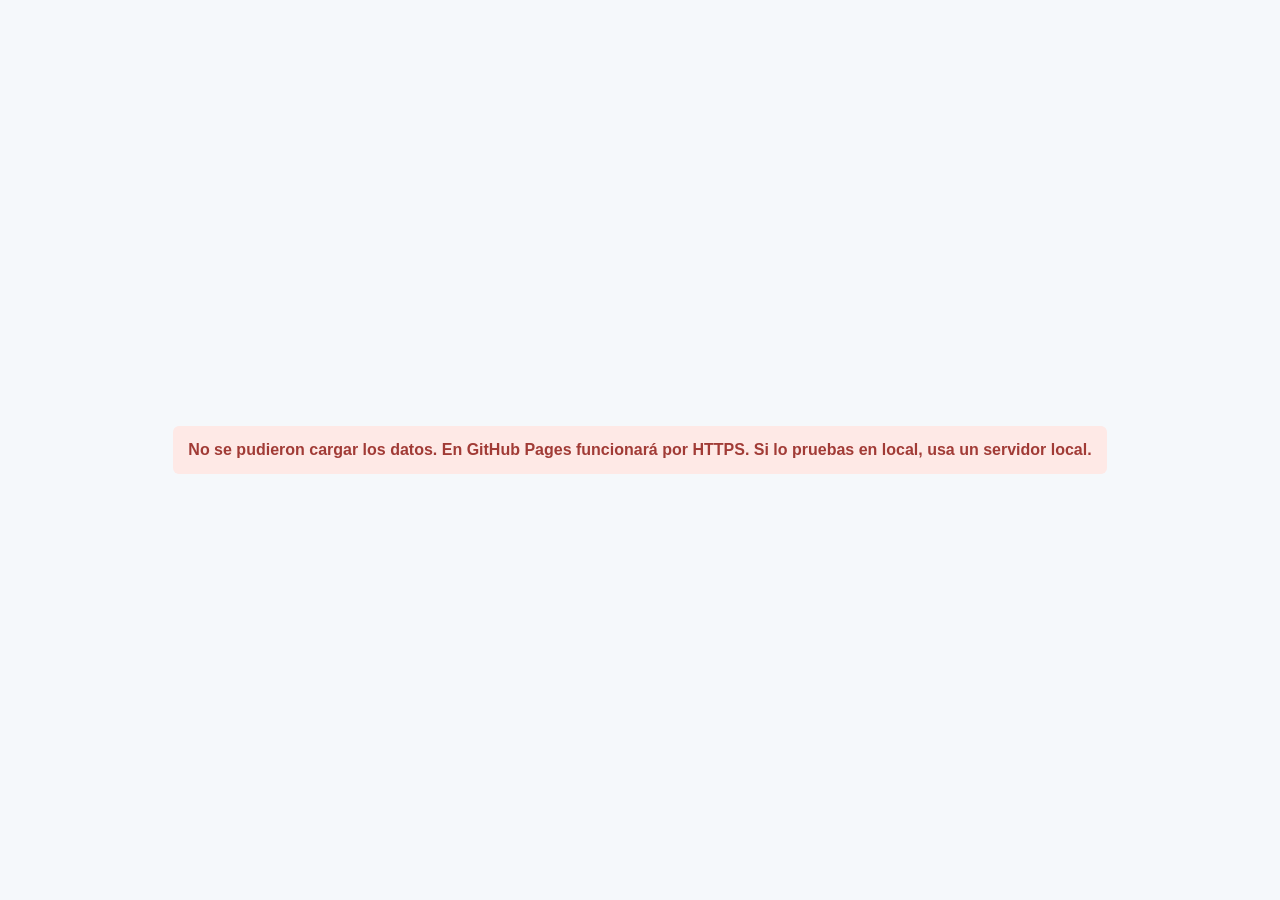
==== afluencia.html @ 33c606c9 "Add files via upload" ====
<!doctype html><html lang="es"><head><meta charset="utf-8"><meta name="viewport" content="width=device-width,initial-scale=1"><title>Ocupación y afluencia · NEWDOCK</title><link rel="stylesheet" href="styles.css"></head><body data-page="foot"><div id="loading" class="loading">Cargando dashboard…</div><div class="layout"><aside class="side"><div class="brand">NEWDOCK<span>LOGISTICS ASSETS · DATA ANALYSIS</span></div><nav class="nav"><a class="" href="index.html"><span>▣</span>Resumen ejecutivo</a><a class="" href="ventas.html"><span>▥</span>Ventas y rendimiento</a><a class="" href="arrendamientos.html"><span>◷</span>Arrendamientos y riesgo</a><a class="on" href="afluencia.html"><span>◎</span>Ocupación y afluencia</a><a class="" href="detalle.html"><span>▤</span>Detalle de cartera</a></nav><div class="cut">Datos ficticios<br><b>Dashboard interactivo</b></div></aside><main class="main"><header class="head"><div><h1>Ocupación y afluencia</h1><p>Tráfico por centro y relación con las ventas</p></div><div class="filters"><label class="f">Año<select id="year"></select></label><label class="f">Centro<select id="center"></select></label><label class="f">Arrendatario<select id="tenant"></select></label><label class="f">Estado<select id="status"></select></label></div></header><div class="kpis"><div class="kpi"><div class="top">Footfall</div><div id="fTotal"><b>—</b><small>Calculando</small></div></div><div class="kpi"><div class="top">Media mensual</div><div id="fAvg"><b>—</b><small>Calculando</small></div></div><div class="kpi"><div class="top">Mejor mes</div><div id="fBest"><b>—</b><small>Calculando</small></div></div><div class="kpi"><div class="top">Centros</div><div id="fCenters"><b>—</b><small>Calculando</small></div></div><div class="kpi"><div class="top">Top centro</div><div id="fTop"><b>—</b><small>Calculando</small></div></div><div class="kpi"><div class="top">Venta / visitante</div><div id="fVisit"><b>—</b><small>Calculando</small></div></div></div><div class="grid2"><div class="card"><p class="section">Evolución mensual del footfall</p><div class="chart" id="footMonth"></div></div><div class="card"><p class="section">Centros con mayor afluencia</p><table class="table"><thead><tr><th>#</th><th>Centro</th><th>Footfall</th><th>Peso</th></tr></thead><tbody id="footTable"></tbody></table></div></div><div class="card"><p class="section">Comparativa de centros</p><div class="chart" id="footCenters"></div></div><div class="footer">NEWDOCK · Logistics Assets &nbsp;&nbsp;|&nbsp;&nbsp; Datos ficticios · De los datos a las decisiones</div></main></div><script src="data.js"></script><script src="app.js"></script></body></html>
---- styles.css ----
:root{--nav:#092d49;--nav2:#0e4367;--blue:#176fae;--cyan:#58afe3;--teal:#23a598;--red:#ef5757;--amber:#f5b62f;--ink:#173b60;--muted:#6e8aa3;--bg:#f5f8fb;--line:#dfe9f2;--card:#fff}*{box-sizing:border-box}body{margin:0;font-family:Segoe UI,Arial,sans-serif;color:var(--ink);background:var(--bg)}.layout{display:grid;grid-template-columns:205px minmax(0,1fr);min-height:100vh}.side{background:linear-gradient(180deg,var(--nav),#071f35);color:white;padding:19px 12px;position:sticky;top:0;height:100vh}.brand{font-size:22px;font-weight:800;margin:2px 7px 28px}.brand span{display:block;font-size:8px;letter-spacing:1.4px;color:#9db9cc}.nav a{display:flex;gap:9px;color:#c9d9e5;text-decoration:none;padding:11px 10px;margin:4px 0;border-radius:5px;font-size:12px}.nav a.on,.nav a:hover{background:#185277;color:#fff}.cut{position:absolute;bottom:22px;left:19px;font-size:10px;color:#b9ccda}.main{padding:15px 17px 24px;min-width:0}.head{display:flex;justify-content:space-between;gap:16px;align-items:flex-start}.head h1{margin:0;font-size:28px}.head p{margin:2px 0 14px;color:#5e83a3}.filters{display:flex;gap:8px;flex-wrap:wrap;justify-content:flex-end}.f{font-size:9px;font-weight:700;color:#527393}.f select{display:block;width:123px;margin-top:3px;padding:7px;border:1px solid var(--line);background:white;color:#365a78;border-radius:4px}.kpis{display:grid;grid-template-columns:repeat(6,minmax(115px,1fr));gap:8px;margin:0 0 9px}.kpi,.card{background:var(--card);border:1px solid #e5edf4;border-radius:7px;box-shadow:0 1px 3px #1d4c7310}.kpi{padding:11px 10px;min-height:76px}.kpi .top{font-size:9px;color:#557795;font-weight:600}.kpi b{display:block;font-size:18px;margin:4px 0}.kpi small{font-size:9px;color:#7a93aa}.good{color:var(--teal)!important}.bad{color:var(--red)!important}.card{padding:12px}.grid2{display:grid;grid-template-columns:1.65fr 1fr;gap:9px;margin-bottom:9px}.grid3{display:grid;grid-template-columns:1.2fr 1fr 1fr;gap:9px;margin-bottom:9px}.section{font-size:13px;font-weight:750;margin:0 0 9px}.chart{height:225px;position:relative}.bars{display:flex;gap:5px;height:190px;align-items:end;border-bottom:1px solid var(--line);padding:6px 3px 20px;background:repeating-linear-gradient(to top,#fff 0,#fff 39px,#edf3f7 40px)}.bg{height:100%;flex:1;display:flex;flex-direction:column;justify-content:flex-end;min-width:7px;text-align:center}.bar{background:linear-gradient(#63b8e8,#1877b7);border-radius:2px 2px 0 0;min-height:2px}.bar.alt{background:#b6dbef}.bg label{height:16px;font-size:8px;color:#66849e;white-space:nowrap;overflow:hidden;text-overflow:ellipsis}.table{width:100%;border-collapse:collapse;font-size:10px}.table th{text-align:left;padding:6px;color:#5c7b96;border-bottom:1px solid var(--line)}.table td{padding:6px;border-bottom:1px solid #edf2f6}.pill{font-size:8px;font-weight:700;border-radius:9px;padding:3px 6px;background:#e6f2fb;color:#216795}.pill.red{background:#fde5e3;color:#d34a43}.pill.amber{background:#fff1cb;color:#ad7915}.notice{background:#edf6fb;border-radius:6px;padding:10px;color:#577691;font-size:10px;margin-top:9px}.donut{width:138px;height:138px;border-radius:50%;margin:13px auto;position:relative;background:conic-gradient(#0d3b67 0 55%,#4ba2d8 55% 80%,#b9dff0 80%)}.donut:after{content:'';position:absolute;inset:30px;background:white;border-radius:50%}.centerlab{position:absolute;inset:0;display:grid;place-items:center;z-index:1;font-size:18px;font-weight:750}.empty{display:grid;place-items:center;height:100%;color:#7890a5;font-size:11px}.footer{border-top:1px solid #c2d3df;padding-top:10px;margin-top:13px;font-size:9px;color:#728ba1}.riskgrid{display:grid;grid-template-columns:repeat(5,1fr);gap:8px;margin-bottom:9px}.riskgrid .card{min-height:86px}.riskgrid strong{font-size:22px;display:block;margin:5px 0}.tl{overflow:auto;max-height:305px}.tlrow{display:grid;grid-template-columns:155px 1fr;gap:6px;align-items:center;padding:5px 0;border-bottom:1px solid #edf2f6;font-size:9px}.track{height:15px;background:#edf3f7;position:relative;border-radius:2px}.seg{top:0;bottom:0;position:absolute;background:#4a9bc9;border-radius:2px}.seg.soon{background:#f09b7a}.loading{position:fixed;inset:0;background:#f5f8fb;z-index:20;display:grid;place-items:center;font-weight:700}.err{padding:15px;background:#fee9e6;color:#a13b36;border-radius:6px}@media(max-width:1050px){.layout{grid-template-columns:1fr}.side{position:relative;height:auto}.nav{display:flex;flex-wrap:wrap}.cut{display:none}.kpis{grid-template-columns:repeat(3,1fr)}.grid2,.grid3{grid-template-columns:1fr}.head{display:block}.filters{justify-content:flex-start;margin-bottom:10px}.riskgrid{grid-template-columns:repeat(2,1fr)}}@media(max-width:560px){.kpis{grid-template-columns:repeat(2,1fr)}.f select{width:105px}.main{padding:10px}.head h1{font-size:23px}}
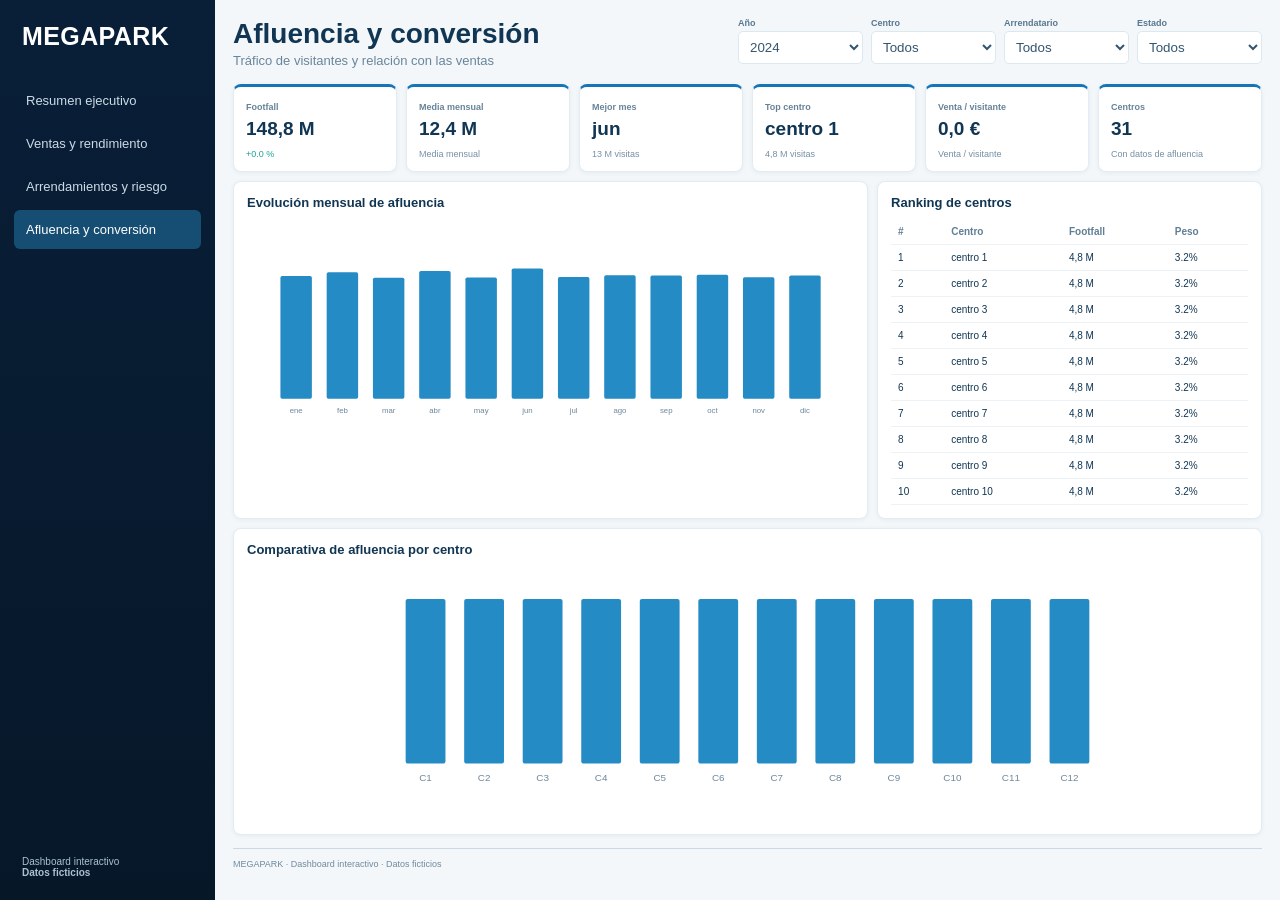
==== commit 60e060b1: "Actualizar dashboard MEGAPARK V2" ====
--- a/afluencia.html
+++ b/afluencia.html
@@ -1 +1 @@
-<!doctype html><html lang="es"><head><meta charset="utf-8"><meta name="viewport" content="width=device-width,initial-scale=1"><title>Ocupación y afluencia · NEWDOCK</title><link rel="stylesheet" href="styles.css"></head><body data-page="foot"><div id="loading" class="loading">Cargando dashboard…</div><div class="layout"><aside class="side"><div class="brand">NEWDOCK<span>LOGISTICS ASSETS · DATA ANALYSIS</span></div><nav class="nav"><a class="" href="index.html"><span>▣</span>Resumen ejecutivo</a><a class="" href="ventas.html"><span>▥</span>Ventas y rendimiento</a><a class="" href="arrendamientos.html"><span>◷</span>Arrendamientos y riesgo</a><a class="on" href="afluencia.html"><span>◎</span>Ocupación y afluencia</a><a class="" href="detalle.html"><span>▤</span>Detalle de cartera</a></nav><div class="cut">Datos ficticios<br><b>Dashboard interactivo</b></div></aside><main class="main"><header class="head"><div><h1>Ocupación y afluencia</h1><p>Tráfico por centro y relación con las ventas</p></div><div class="filters"><label class="f">Año<select id="year"></select></label><label class="f">Centro<select id="center"></select></label><label class="f">Arrendatario<select id="tenant"></select></label><label class="f">Estado<select id="status"></select></label></div></header><div class="kpis"><div class="kpi"><div class="top">Footfall</div><div id="fTotal"><b>—</b><small>Calculando</small></div></div><div class="kpi"><div class="top">Media mensual</div><div id="fAvg"><b>—</b><small>Calculando</small></div></div><div class="kpi"><div class="top">Mejor mes</div><div id="fBest"><b>—</b><small>Calculando</small></div></div><div class="kpi"><div class="top">Centros</div><div id="fCenters"><b>—</b><small>Calculando</small></div></div><div class="kpi"><div class="top">Top centro</div><div id="fTop"><b>—</b><small>Calculando</small></div></div><div class="kpi"><div class="top">Venta / visitante</div><div id="fVisit"><b>—</b><small>Calculando</small></div></div></div><div class="grid2"><div class="card"><p class="section">Evolución mensual del footfall</p><div class="chart" id="footMonth"></div></div><div class="card"><p class="section">Centros con mayor afluencia</p><table class="table"><thead><tr><th>#</th><th>Centro</th><th>Footfall</th><th>Peso</th></tr></thead><tbody id="footTable"></tbody></table></div></div><div class="card"><p class="section">Comparativa de centros</p><div class="chart" id="footCenters"></div></div><div class="footer">NEWDOCK · Logistics Assets &nbsp;&nbsp;|&nbsp;&nbsp; Datos ficticios · De los datos a las decisiones</div></main></div><script src="data.js"></script><script src="app.js"></script></body></html>+<!doctype html><html lang="es"><head><meta charset="utf-8"><meta name="viewport" content="width=device-width,initial-scale=1"><title>Afluencia y conversión | MEGAPARK</title><link rel="stylesheet" href="styles.css"></head><body data-page="foot"><div id="loading" class="loading">Cargando MEGAPARK…</div><div class="tooltip"></div><div class="layout"><aside class="side"><div class="logo">MEGAPARK</div><nav class="nav"><a class="" href="index.html">Resumen ejecutivo</a><a class="" href="ventas.html">Ventas y rendimiento</a><a class="" href="arrendamientos.html">Arrendamientos y riesgo</a><a class="on" href="afluencia.html">Afluencia y conversión</a></nav><div class="note">Dashboard interactivo<br><b>Datos ficticios</b></div></aside><main class="main"><header class="head"><div><h1>Afluencia y conversión</h1><p>Tráfico de visitantes y relación con las ventas</p></div><div class="filters"><label class="f">Año<select id="year"></select></label><label class="f">Centro<select id="center"></select></label><label class="f">Arrendatario<select id="tenant"></select></label><label class="f">Estado<select id="status"></select></label></div></header><div class="kpis"><div class="kpi"><label>Footfall</label><div id="fa"><b>—</b><small>Calculando…</small></div></div><div class="kpi"><label>Media mensual</label><div id="fb"><b>—</b><small>Calculando…</small></div></div><div class="kpi"><label>Mejor mes</label><div id="fc"><b>—</b><small>Calculando…</small></div></div><div class="kpi"><label>Top centro</label><div id="fd"><b>—</b><small>Calculando…</small></div></div><div class="kpi"><label>Venta / visitante</label><div id="fe"><b>—</b><small>Calculando…</small></div></div><div class="kpi"><label>Centros</label><div id="ff"><b>—</b><small>Calculando…</small></div></div></div><div class="grid2"><div class="card"><p class="section">Evolución mensual de afluencia</p><div id="footTrend" class="chart"></div></div><div class="card"><p class="section">Ranking de centros</p><table class="table"><thead><tr><th>#</th><th>Centro</th><th>Footfall</th><th>Peso</th></tr></thead><tbody id="footTable"></tbody></table></div></div><div class="card"><p class="section">Comparativa de afluencia por centro</p><div id="footCenters" class="chart"></div></div><div class="footer">MEGAPARK · Dashboard interactivo · Datos ficticios</div></main></div><script src="data.js"></script><script src="app.js"></script></body></html>
--- a/styles.css
+++ b/styles.css
@@ -1,2 +1,2 @@
 
-:root{--nav:#092d49;--nav2:#0e4367;--blue:#176fae;--cyan:#58afe3;--teal:#23a598;--red:#ef5757;--amber:#f5b62f;--ink:#173b60;--muted:#6e8aa3;--bg:#f5f8fb;--line:#dfe9f2;--card:#fff}*{box-sizing:border-box}body{margin:0;font-family:Segoe UI,Arial,sans-serif;color:var(--ink);background:var(--bg)}.layout{display:grid;grid-template-columns:205px minmax(0,1fr);min-height:100vh}.side{background:linear-gradient(180deg,var(--nav),#071f35);color:white;padding:19px 12px;position:sticky;top:0;height:100vh}.brand{font-size:22px;font-weight:800;margin:2px 7px 28px}.brand span{display:block;font-size:8px;letter-spacing:1.4px;color:#9db9cc}.nav a{display:flex;gap:9px;color:#c9d9e5;text-decoration:none;padding:11px 10px;margin:4px 0;border-radius:5px;font-size:12px}.nav a.on,.nav a:hover{background:#185277;color:#fff}.cut{position:absolute;bottom:22px;left:19px;font-size:10px;color:#b9ccda}.main{padding:15px 17px 24px;min-width:0}.head{display:flex;justify-content:space-between;gap:16px;align-items:flex-start}.head h1{margin:0;font-size:28px}.head p{margin:2px 0 14px;color:#5e83a3}.filters{display:flex;gap:8px;flex-wrap:wrap;justify-content:flex-end}.f{font-size:9px;font-weight:700;color:#527393}.f select{display:block;width:123px;margin-top:3px;padding:7px;border:1px solid var(--line);background:white;color:#365a78;border-radius:4px}.kpis{display:grid;grid-template-columns:repeat(6,minmax(115px,1fr));gap:8px;margin:0 0 9px}.kpi,.card{background:var(--card);border:1px solid #e5edf4;border-radius:7px;box-shadow:0 1px 3px #1d4c7310}.kpi{padding:11px 10px;min-height:76px}.kpi .top{font-size:9px;color:#557795;font-weight:600}.kpi b{display:block;font-size:18px;margin:4px 0}.kpi small{font-size:9px;color:#7a93aa}.good{color:var(--teal)!important}.bad{color:var(--red)!important}.card{padding:12px}.grid2{display:grid;grid-template-columns:1.65fr 1fr;gap:9px;margin-bottom:9px}.grid3{display:grid;grid-template-columns:1.2fr 1fr 1fr;gap:9px;margin-bottom:9px}.section{font-size:13px;font-weight:750;margin:0 0 9px}.chart{height:225px;position:relative}.bars{display:flex;gap:5px;height:190px;align-items:end;border-bottom:1px solid var(--line);padding:6px 3px 20px;background:repeating-linear-gradient(to top,#fff 0,#fff 39px,#edf3f7 40px)}.bg{height:100%;flex:1;display:flex;flex-direction:column;justify-content:flex-end;min-width:7px;text-align:center}.bar{background:linear-gradient(#63b8e8,#1877b7);border-radius:2px 2px 0 0;min-height:2px}.bar.alt{background:#b6dbef}.bg label{height:16px;font-size:8px;color:#66849e;white-space:nowrap;overflow:hidden;text-overflow:ellipsis}.table{width:100%;border-collapse:collapse;font-size:10px}.table th{text-align:left;padding:6px;color:#5c7b96;border-bottom:1px solid var(--line)}.table td{padding:6px;border-bottom:1px solid #edf2f6}.pill{font-size:8px;font-weight:700;border-radius:9px;padding:3px 6px;background:#e6f2fb;color:#216795}.pill.red{background:#fde5e3;color:#d34a43}.pill.amber{background:#fff1cb;color:#ad7915}.notice{background:#edf6fb;border-radius:6px;padding:10px;color:#577691;font-size:10px;margin-top:9px}.donut{width:138px;height:138px;border-radius:50%;margin:13px auto;position:relative;background:conic-gradient(#0d3b67 0 55%,#4ba2d8 55% 80%,#b9dff0 80%)}.donut:after{content:'';position:absolute;inset:30px;background:white;border-radius:50%}.centerlab{position:absolute;inset:0;display:grid;place-items:center;z-index:1;font-size:18px;font-weight:750}.empty{display:grid;place-items:center;height:100%;color:#7890a5;font-size:11px}.footer{border-top:1px solid #c2d3df;padding-top:10px;margin-top:13px;font-size:9px;color:#728ba1}.riskgrid{display:grid;grid-template-columns:repeat(5,1fr);gap:8px;margin-bottom:9px}.riskgrid .card{min-height:86px}.riskgrid strong{font-size:22px;display:block;margin:5px 0}.tl{overflow:auto;max-height:305px}.tlrow{display:grid;grid-template-columns:155px 1fr;gap:6px;align-items:center;padding:5px 0;border-bottom:1px solid #edf2f6;font-size:9px}.track{height:15px;background:#edf3f7;position:relative;border-radius:2px}.seg{top:0;bottom:0;position:absolute;background:#4a9bc9;border-radius:2px}.seg.soon{background:#f09b7a}.loading{position:fixed;inset:0;background:#f5f8fb;z-index:20;display:grid;place-items:center;font-weight:700}.err{padding:15px;background:#fee9e6;color:#a13b36;border-radius:6px}@media(max-width:1050px){.layout{grid-template-columns:1fr}.side{position:relative;height:auto}.nav{display:flex;flex-wrap:wrap}.cut{display:none}.kpis{grid-template-columns:repeat(3,1fr)}.grid2,.grid3{grid-template-columns:1fr}.head{display:block}.filters{justify-content:flex-start;margin-bottom:10px}.riskgrid{grid-template-columns:repeat(2,1fr)}}@media(max-width:560px){.kpis{grid-template-columns:repeat(2,1fr)}.f select{width:105px}.main{padding:10px}.head h1{font-size:23px}}
+:root{--nav:#091f38;--nav2:#103f67;--blue:#1476b8;--cyan:#53b7e8;--teal:#1ea394;--red:#eb5a53;--amber:#efaf32;--ink:#113653;--muted:#69859b;--bg:#f3f7fa;--line:#dce8f0;--card:#fff}*{box-sizing:border-box}body{margin:0;font:13px Segoe UI,Arial,sans-serif;background:var(--bg);color:var(--ink)}.layout{display:grid;grid-template-columns:215px 1fr;min-height:100vh}.side{background:linear-gradient(180deg,var(--nav),#061728);color:#fff;padding:22px 14px;position:sticky;top:0;height:100vh}.logo{font-size:25px;font-weight:800;letter-spacing:.4px;margin:0 8px 30px}.nav a{display:block;text-decoration:none;color:#cbdbe6;padding:12px;border-radius:6px;margin:4px 0}.nav a.on,.nav a:hover{background:#164d73;color:#fff}.note{position:absolute;bottom:22px;left:22px;font-size:10px;color:#aac1d1}.main{padding:18px}.head{display:flex;justify-content:space-between;gap:15px;align-items:start}.head h1{font-size:28px;margin:0}.head p{margin:3px 0 16px;color:var(--muted)}.filters{display:flex;gap:8px;flex-wrap:wrap}.f{font-size:9px;font-weight:700;color:#587790}.f select{display:block;width:125px;padding:7px;margin-top:3px;border:1px solid var(--line);border-radius:5px;background:#fff;color:#34556f}.kpis{display:grid;grid-template-columns:repeat(6,1fr);gap:9px;margin-bottom:9px}.kpi,.card{background:#fff;border:1px solid #e3ecf3;border-radius:8px;box-shadow:0 1px 4px #244e7011}.kpi{padding:11px 12px;min-height:83px;border-top:3px solid var(--blue)}.kpi label{font-size:9px;color:#668398;font-weight:700}.kpi b{display:block;font-size:19px;margin:5px 0}.kpi small{font-size:9px;color:#748fa4}.good{color:var(--teal)!important}.bad{color:var(--red)!important}.card{padding:13px}.section{font-weight:750;margin:0 0 9px}.grid2{display:grid;grid-template-columns:1.65fr 1fr;gap:9px;margin-bottom:9px}.grid3{display:grid;grid-template-columns:1.2fr 1fr 1fr;gap:9px;margin-bottom:9px}.chart{height:255px;position:relative}.svgchart{width:100%;height:225px;overflow:visible}.gridline{stroke:#eaf1f5;stroke-width:1}.axistext{font-size:9px;fill:#6d879b}.line{fill:none;stroke:var(--blue);stroke-width:2.5}.line2{fill:none;stroke:#a8cfe5;stroke-width:2;stroke-dasharray:5 4}.point{fill:#fff;stroke:var(--blue);stroke-width:2}.barsvg{fill:#258bc5}.barsvg:hover{fill:#0f628f}.tooltip{position:fixed;pointer-events:none;padding:8px 10px;border-radius:6px;background:#0c2e49;color:#fff;font-size:10px;box-shadow:0 4px 14px #0003;display:none;z-index:10}.table{width:100%;border-collapse:collapse;font-size:10px}.table th,.table td{padding:7px;border-bottom:1px solid #edf2f6;text-align:left}.table th{color:#607e94}.alert{display:flex;justify-content:space-between;align-items:center;padding:9px;border-radius:6px;background:#f7fafc;margin:6px 0}.badge{padding:3px 7px;border-radius:12px;font-size:9px;background:#e4f4ef;color:#178478}.badge.warn{background:#fff0ce;color:#9f7114}.badge.danger{background:#fde6e3;color:#c9433d}.tl{max-height:285px;overflow:auto}.tlrow{display:grid;grid-template-columns:155px 1fr;gap:7px;align-items:center;padding:5px 0;border-bottom:1px solid #edf2f6;font-size:9px}.track{height:14px;background:#edf3f7;position:relative}.seg{position:absolute;top:0;bottom:0;background:#479ac8;border-radius:2px}.footer{font-size:9px;color:#70899d;border-top:1px solid #c9d8e2;padding-top:10px;margin-top:13px}.loading{position:fixed;inset:0;z-index:30;background:#f3f7fa;display:grid;place-items:center;font-weight:700}@media(max-width:1050px){.layout{grid-template-columns:1fr}.side{height:auto;position:relative}.note{display:none}.nav{display:flex;flex-wrap:wrap}.kpis{grid-template-columns:repeat(3,1fr)}.grid2,.grid3{grid-template-columns:1fr}.head{display:block}.filters{margin-bottom:10px}}@media(max-width:600px){.kpis{grid-template-columns:repeat(2,1fr)}}
